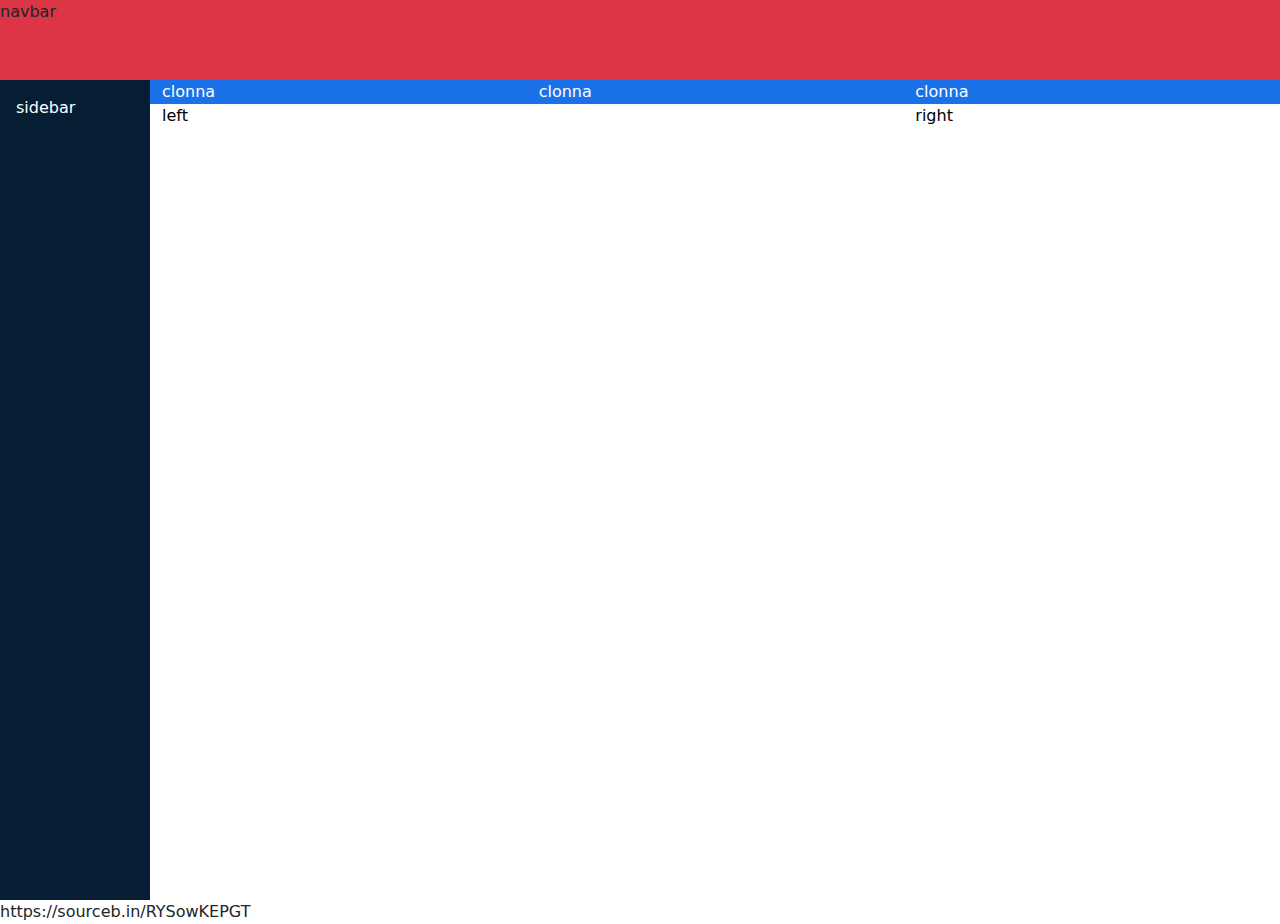
==== index.html @ 7553bfad "basic structure" ====
<!DOCTYPE html>
<html lang="en">
<head>
    <meta charset="UTF-8">
    <meta name="viewport" content="width=device-width, initial-scale=1.0">
    <link rel="stylesheet" href="https://cdnjs.cloudflare.com/ajax/libs/font-awesome/6.5.1/css/all.min.css" integrity="sha512-DTOQO9RWCH3ppGqcWaEA1BIZOC6xxalwEsw9c2QQeAIftl+Vegovlnee1c9QX4TctnWMn13TZye+giMm8e2LwA==" crossorigin="anonymous" referrerpolicy="no-referrer" />
    <link href="https://cdn.jsdelivr.net/npm/bootstrap@5.3.3/dist/css/bootstrap.min.css" rel="stylesheet"
        integrity="sha384-QWTKZyjpPEjISv5WaRU9OFeRpok6YctnYmDr5pNlyT2bRjXh0JMhjY6hW+ALEwIH" crossorigin="anonymous">
    <link rel="stylesheet" href="./styles/style.css">
    <title></title>
</head>
<body>
    <nav class="fixed-top bg-danger ">
        navbar
    </nav>

    <main class="vh-100 d-flex">
        <!-- SIDEBAR -->
        <div id="sidebar" class="h-100 p-3 text-white ">
          sidebar
        </div>
       
        <div id="main-content" class="h-100 overflow-y-auto text-white">
            <div id="main-toolbar" class="container-fluid  text-white">
                <div class="row">
                    <div class="column col-12 col-lg-4 "> clonna</div>
                    <div class="column col-12 col-lg-4 "> clonna</div>
                    <div class="column col-12 col-lg-4 "> clonna</div>
               </div>
            </div>
            <div class="wrapper container-fluid text-black ">
                <div class="row">
                    <div class="column col-12  col-lg-8 ">left</div>
                    <div class="column col-12  col-lg-4">right</div>
                </div>
            </div>
        </div>
    </main>
    

    <script src="https://cdn.jsdelivr.net/npm/bootstrap@5.3.3/dist/js/bootstrap.bundle.min.js"
        integrity="sha384-YvpcrYf0tY3lHB60NNkmXc5s9fDVZLESaAA55NDzOxhy9GkcIdslK1eN7N6jIeHz"
        crossorigin="anonymous"></script>
</body>
</html>

<!-- <div class="card" style="width: 18rem;">
    <div class="card-header">
      Featured
    </div>
    <ul class="list-group list-group-flush">
      <li class="list-group-item">An item</li>
      <li class="list-group-item">A second item</li>
      <li class="list-group-item">A third item</li>
    </ul>
  </div> -->

  <!-- <table class="table">
    <thead>
      <tr>
        <th scope="col">#</th>
        <th scope="col">First</th>
        <th scope="col">Last</th>
        <th scope="col">Handle</th>
      </tr>
    </thead>
    <tbody>
      <tr>
        <th scope="row">1</th>
        <td>Mark</td>
        <td>Otto</td>
        <td>@mdo</td>
      </tr>
      <tr>
        <th scope="row">2</th>
        <td>Jacob</td>
        <td>Thornton</td>
        <td>@fat</td>
      </tr>
      <tr>
        <th scope="row">3</th>
        <td colspan="2">Larry the Bird</td>
        <td>@twitter</td>
      </tr>
    </tbody>
  </table> -->

  <!-- https://getbootstrap.com/docs/5.3/components/accordion/ -->

  https://sourceb.in/RYSowKEPGT
---- styles/style.css ----
:root {
	--color-main-toolbar: #1b72e8;
	--color-sidebar: #051e34;
}

nav {
    height: 80px;
}
main {
    padding-top: 80px;
}
#sidebar {
    width: 150px ;
    background-color: var(--color-sidebar);
}
#main-toolbar {
    background-color: var(--color-main-toolbar);
}
#main-content {
    width: calc(100% - 150px)
}
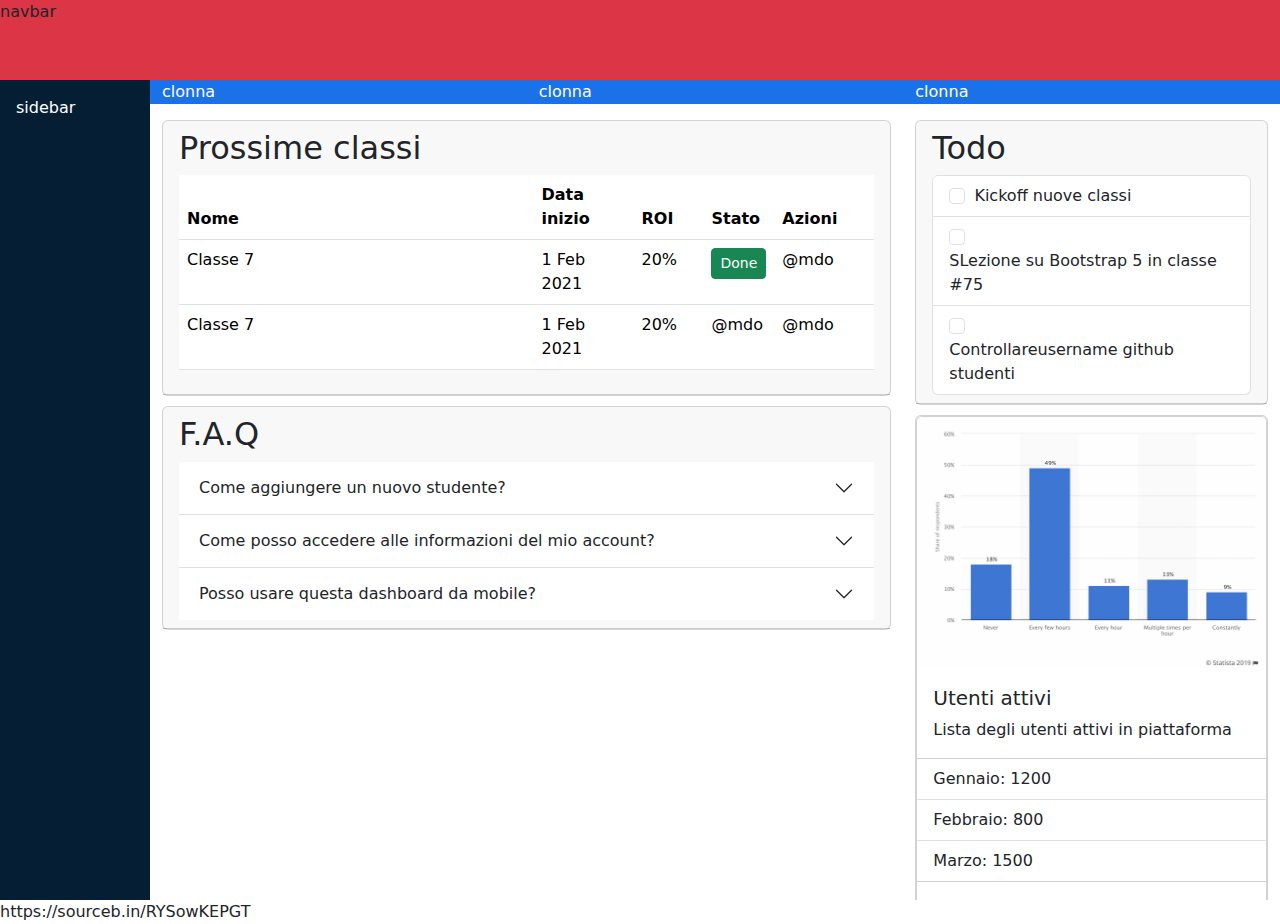
==== commit da09a76a: "wrapper pt1" ====
--- a/index.html
+++ b/index.html
@@ -1,14 +1,18 @@
 <!DOCTYPE html>
 <html lang="en">
+
 <head>
     <meta charset="UTF-8">
     <meta name="viewport" content="width=device-width, initial-scale=1.0">
-    <link rel="stylesheet" href="https://cdnjs.cloudflare.com/ajax/libs/font-awesome/6.5.1/css/all.min.css" integrity="sha512-DTOQO9RWCH3ppGqcWaEA1BIZOC6xxalwEsw9c2QQeAIftl+Vegovlnee1c9QX4TctnWMn13TZye+giMm8e2LwA==" crossorigin="anonymous" referrerpolicy="no-referrer" />
+    <link rel="stylesheet" href="https://cdnjs.cloudflare.com/ajax/libs/font-awesome/6.5.1/css/all.min.css"
+        integrity="sha512-DTOQO9RWCH3ppGqcWaEA1BIZOC6xxalwEsw9c2QQeAIftl+Vegovlnee1c9QX4TctnWMn13TZye+giMm8e2LwA=="
+        crossorigin="anonymous" referrerpolicy="no-referrer" />
     <link href="https://cdn.jsdelivr.net/npm/bootstrap@5.3.3/dist/css/bootstrap.min.css" rel="stylesheet"
         integrity="sha384-QWTKZyjpPEjISv5WaRU9OFeRpok6YctnYmDr5pNlyT2bRjXh0JMhjY6hW+ALEwIH" crossorigin="anonymous">
     <link rel="stylesheet" href="./styles/style.css">
     <title></title>
 </head>
+
 <body>
     <nav class="fixed-top bg-danger ">
         navbar
@@ -17,45 +21,149 @@
     <main class="vh-100 d-flex">
         <!-- SIDEBAR -->
         <div id="sidebar" class="h-100 p-3 text-white ">
-          sidebar
+            sidebar
         </div>
-       
+
         <div id="main-content" class="h-100 overflow-y-auto text-white">
             <div id="main-toolbar" class="container-fluid  text-white">
                 <div class="row">
                     <div class="column col-12 col-lg-4 "> clonna</div>
                     <div class="column col-12 col-lg-4 "> clonna</div>
                     <div class="column col-12 col-lg-4 "> clonna</div>
-               </div>
+                </div>
             </div>
-            <div class="wrapper container-fluid text-black ">
+            <div id="wrapper" class="container-fluid text-black py-3 ">
                 <div class="row">
-                    <div class="column col-12  col-lg-8 ">left</div>
-                    <div class="column col-12  col-lg-4">right</div>
+                    <div class="column col-12 col-lg-8 ">
+                        <div class="card">
+                            <div class="card-header">
+                                <h2>Prossime classi</h2>
+                                <table class="table table-hover">
+                                    <thead>
+                                      <tr>
+                                        <th scope="col" id="nome">Nome</th>
+                                        <th scope="col" id="data-inizio">Data inizio</th>
+                                        <th scope="col" id="roi" class="text-uppercase">roi</th>
+                                        <th scope="col" id="stato">Stato</th>
+                                        <th scope="col" id="azioni">Azioni</th>
+                                      </tr>
+                                    </thead>
+                                    <tbody>
+                                      <tr>
+                                        <td>Classe 7</td>
+                                        <td>1 Feb 2021</td>
+                                        <td>20%</td>
+                                        <td><button type="button" class="btn btn-success btn-sm">Done</button></td>
+                                        <td>@mdo</td>
+                                      </tr>
+                                      <tr>
+                                        <td>Classe 7</td>
+                                        <td>1 Feb 2021</td>
+                                        <td>20%</td>
+                                        <td>@mdo</td>
+                                        <td>@mdo</td>
+                                      </tr>
+                                      
+                                    </tbody>
+                                </table>
+                                <!-- <table class="table table-hover">
+                                    ...
+                                </table> -->
+                            </div>
+                        </div>
+                        <div class="card">
+                            <div class="card-header text-capitalize">
+                                <h2 class="text-capitalize">f.a.q</h2>
+                                <div class="accordion accordion-flush" id="accordionFlushExample">
+                                    <div class="accordion-item">
+                                      <h2 class="accordion-header">
+                                        <button class="accordion-button collapsed" type="button" data-bs-toggle="collapse" data-bs-target="#flush-collapseOne" aria-expanded="false" aria-controls="flush-collapseOne">
+                                          Come aggiungere un nuovo studente?
+                                        </button>
+                                      </h2>
+                                      <div id="flush-collapseOne" class="accordion-collapse collapse" data-bs-parent="#accordionFlushExample">
+                                        <div class="accordion-body">Placeholder content for this accordion, which is intended to demonstrate the <code>.accordion-flush</code> class. This is the first item's accordion body.</div>
+                                      </div>
+                                    </div>
+                                    <div class="accordion-item">
+                                      <h2 class="accordion-header">
+                                        <button class="accordion-button collapsed" type="button" data-bs-toggle="collapse" data-bs-target="#flush-collapseTwo" aria-expanded="false" aria-controls="flush-collapseTwo">
+                                          Come posso accedere alle informazioni del mio account?
+                                        </button>
+                                      </h2>
+                                      <div id="flush-collapseTwo" class="accordion-collapse collapse" data-bs-parent="#accordionFlushExample">
+                                        <div class="accordion-body">Placeholder content for this accordion, which is intended to demonstrate the <code>.accordion-flush</code> class. This is the second item's accordion body. Let's imagine this being filled with some actual content.</div>
+                                      </div>
+                                    </div>
+                                    <div class="accordion-item">
+                                      <h2 class="accordion-header">
+                                        <button class="accordion-button collapsed" type="button" data-bs-toggle="collapse" data-bs-target="#flush-collapseThree" aria-expanded="false" aria-controls="flush-collapseThree">
+                                          Posso usare questa dashboard da mobile?
+                                        </button>
+                                      </h2>
+                                      <div id="flush-collapseThree" class="accordion-collapse collapse" data-bs-parent="#accordionFlushExample">
+                                        <div class="accordion-body">Placeholder content for this accordion, which is intended to demonstrate the <code>.accordion-flush</code> class. This is the third item's accordion body. Nothing more exciting happening here in terms of content, but just filling up the space to make it look, at least at first glance, a bit more representative of how this would look in a real-world application.</div>
+                                      </div>
+                                    </div>
+                                  </div>
+                            </div>
+                        </div>
+                    </div>
+                    <div class="column col-12  col-lg-4">
+                        <div class="card">
+                            <div class="card-header">
+                                <h2>Todo</h2>
+                                <ul class="list-group">
+                                    <li class="list-group-item">
+                                      <input class="form-check-input me-1" type="checkbox" value="" id="firstCheckbox">
+                                      <label class="form-check-label" for="firstCheckbox">Kickoff nuove classi</label>
+                                    </li>
+                                    <li class="list-group-item">
+                                      <input class="form-check-input me-1" type="checkbox" value="" id="secondCheckbox">
+                                      <label class="form-check-label" for="secondCheckbox">SLezione su Bootstrap 5 in classe #75</label>
+                                    </li>
+                                    <li class="list-group-item">
+                                      <input class="form-check-input me-1" type="checkbox" value="" id="thirdCheckbox">
+                                      <label class="form-check-label" for="thirdCheckbox">Controllareusername github studenti</label>
+                                    </li>
+                                  </ul>
+                            </div>
+                        </div>
+                        <div class="card">
+                            <div class="card">
+                                <img src="./img/img/stats.jpeg" class="card-img-top" alt="graphic">
+                                <div class="card-body">
+                                  <h5 class="card-title">Utenti attivi</h5>
+                                  <p class="card-text">Lista degli utenti attivi in piattaforma</p>
+                                </div>
+                                <ul class="list-group list-group-flush">
+                                  <li class="list-group-item">Gennaio: 1200</li>
+                                  <li class="list-group-item">Febbraio: 800</li>
+                                  <li class="list-group-item">Marzo: 1500</li>
+                                </ul>
+                                <div class="card-body">
+                                  <a href="#" class="card-link"><strong>Visualizza report approfondito</strong></a>
+                                </div>
+                              </div>
+                        </div>
+                    </div>
                 </div>
             </div>
         </div>
     </main>
-    
 
+   
+      
     <script src="https://cdn.jsdelivr.net/npm/bootstrap@5.3.3/dist/js/bootstrap.bundle.min.js"
         integrity="sha384-YvpcrYf0tY3lHB60NNkmXc5s9fDVZLESaAA55NDzOxhy9GkcIdslK1eN7N6jIeHz"
         crossorigin="anonymous"></script>
 </body>
+
 </html>
 
-<!-- <div class="card" style="width: 18rem;">
-    <div class="card-header">
-      Featured
-    </div>
-    <ul class="list-group list-group-flush">
-      <li class="list-group-item">An item</li>
-      <li class="list-group-item">A second item</li>
-      <li class="list-group-item">A third item</li>
-    </ul>
-  </div> -->
 
-  <!-- <table class="table">
+
+<!-- <table class="table">
     <thead>
       <tr>
         <th scope="col">#</th>
@@ -85,6 +193,6 @@
     </tbody>
   </table> -->
 
-  <!-- https://getbootstrap.com/docs/5.3/components/accordion/ -->
+<!-- https://getbootstrap.com/docs/5.3/components/accordion/ -->
 
-  https://sourceb.in/RYSowKEPGT+https://sourceb.in/RYSowKEPGT--- a/styles/style.css
+++ b/styles/style.css
@@ -18,4 +18,26 @@
 }
 #main-content {
     width: calc(100% - 150px)
-}+}
+#wrapper .card {
+    margin-bottom: 10px;
+}
+#wrapper .table-hover {
+    cursor: pointer;
+}
+
+#data-inizio,
+#azioni {
+    width: 100px;
+}
+#roi,
+#stato {
+    width: 70px;
+}
+/* td:nth-child(1):before {
+    content: '';
+    width: 30px;
+    aspect-ratio: 1/1;
+    border-radius: 50%;
+    background-color: red;
+} */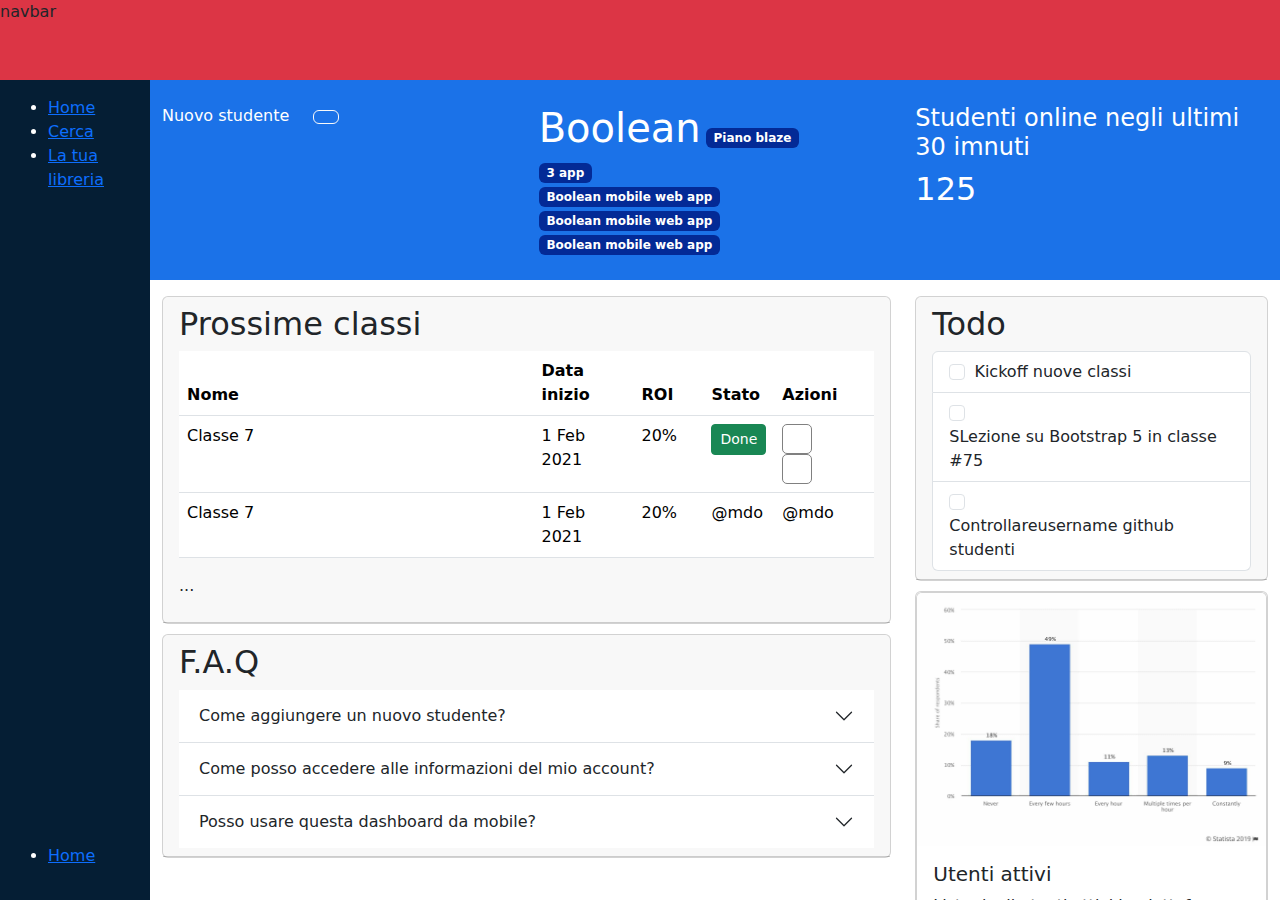
==== commit 9a4e1d8b: "main toolbar pt1" ====
--- a/index.html
+++ b/index.html
@@ -20,16 +20,50 @@
 
     <main class="vh-100 d-flex">
         <!-- SIDEBAR -->
-        <div id="sidebar" class="h-100 p-3 text-white ">
-            sidebar
+        <div id="sidebar" class="h-100 p-3 text-white d-flex flex-column">
+            <ul>
+                <li><a href="#"><img src="./img/home.svg" alt=""><span>Home</span></a></li>
+                <li><a href="#"><img src="./img/search.svg" alt=""><span>Cerca</span></a></li>
+                <li><a href="#"><img src="./img/libreria.svg" alt=""><span>La tua libreria</span></a></li>
+            </ul>
+            <ul class="mt-auto ">
+                <li><a href="#"><img src="./img/home.svg" alt=""><span>Home</span></a></li>
+            </ul>
         </div>
 
         <div id="main-content" class="h-100 overflow-y-auto text-white">
-            <div id="main-toolbar" class="container-fluid  text-white">
+            <div id="main-toolbar" class="container-fluid text-white py-4 ">
                 <div class="row">
-                    <div class="column col-12 col-lg-4 "> clonna</div>
-                    <div class="column col-12 col-lg-4 "> clonna</div>
-                    <div class="column col-12 col-lg-4 "> clonna</div>
+                    <div class="column col-12 col-lg-4 d-flex  "> 
+                      <div class="pe-4">Nuovo studente</div>
+                      <div><button type="button" class="btn btn-outline-light"><i class="fa-solid fa-plus"></i></button></div>
+                    </div>
+                    <div class="column col-12 col-lg-4 "> 
+                      <div class="row">
+                        <div>
+                          <h1 class="d-inline-block">Boolean</h1>
+                          <span class="badge">Piano blaze</span>
+                        </div>
+                      </div>
+                      <div class="row">
+                        <div>
+                          <span class="badge">3 app</span>
+                          <span><i class="fa-solid fa-angles-right"></i></span>
+                          <span class="badge d-lg-none"><i class="fa-solid fa-plus"></i></span>
+                          <div class="d-none d-md-block d-lg-block ">
+                            <span class="badge">Boolean mobile web app</span>
+                            <span class="badge">Boolean mobile web app</span>
+                            <span class="badge">Boolean mobile web app</span>
+                          </div>
+                        </div>  
+                      </div>
+                    </div>
+                    <div class="column col-12 col-lg-4 ">
+                      <div>
+                        <div class="h4 ">Studenti online negli ultimi 30 imnuti</div>
+                        <div class="h2">125</div>
+                      </div>
+                    </div>
                 </div>
             </div>
             <div id="wrapper" class="container-fluid text-black py-3 ">
@@ -54,7 +88,10 @@
                                         <td>1 Feb 2021</td>
                                         <td>20%</td>
                                         <td><button type="button" class="btn btn-success btn-sm">Done</button></td>
-                                        <td>@mdo</td>
+                                        <td>
+                                            <div><i class="fa-solid fa-pencil"></i></div>
+                                            <div><i class="fa-brands fa-bitbucket"></i></div>
+                                        </td>
                                       </tr>
                                       <tr>
                                         <td>Classe 7</td>
@@ -66,9 +103,9 @@
                                       
                                     </tbody>
                                 </table>
-                                <!-- <table class="table table-hover">
+                                <table class="table table-hover">
                                     ...
-                                </table> -->
+                                </table>
                             </div>
                         </div>
                         <div class="card">
@@ -153,46 +190,10 @@
     </main>
 
    
-      
+      <!-- https://getbootstrap.com/docs/5.3/components/accordion/ -->
     <script src="https://cdn.jsdelivr.net/npm/bootstrap@5.3.3/dist/js/bootstrap.bundle.min.js"
         integrity="sha384-YvpcrYf0tY3lHB60NNkmXc5s9fDVZLESaAA55NDzOxhy9GkcIdslK1eN7N6jIeHz"
         crossorigin="anonymous"></script>
 </body>
 
-</html>
-
-
-
-<!-- <table class="table">
-    <thead>
-      <tr>
-        <th scope="col">#</th>
-        <th scope="col">First</th>
-        <th scope="col">Last</th>
-        <th scope="col">Handle</th>
-      </tr>
-    </thead>
-    <tbody>
-      <tr>
-        <th scope="row">1</th>
-        <td>Mark</td>
-        <td>Otto</td>
-        <td>@mdo</td>
-      </tr>
-      <tr>
-        <th scope="row">2</th>
-        <td>Jacob</td>
-        <td>Thornton</td>
-        <td>@fat</td>
-      </tr>
-      <tr>
-        <th scope="row">3</th>
-        <td colspan="2">Larry the Bird</td>
-        <td>@twitter</td>
-      </tr>
-    </tbody>
-  </table> -->
-
-<!-- https://getbootstrap.com/docs/5.3/components/accordion/ -->
-
-https://sourceb.in/RYSowKEPGT+</html>--- a/styles/style.css
+++ b/styles/style.css
@@ -1,6 +1,7 @@
 :root {
 	--color-main-toolbar: #1b72e8;
 	--color-sidebar: #051e34;
+    --color-ms-bg-badge: #032a96;
 }
 
 nav {
@@ -40,4 +41,24 @@
     aspect-ratio: 1/1;
     border-radius: 50%;
     background-color: red;
+} */
+td div {
+    border: 1px solid grey;
+    border-radius: 5px;
+    height: 30px;
+    aspect-ratio: 1/1;
+
+}
+
+#main-toolbar .badge {
+    background-color: var(--color-ms-bg-badge);
+}
+
+/* #sidebar {
+    display: flex;
+    flex-direction: column;
+    justify-content: space-between;
+}
+#sidebar a {
+
 } */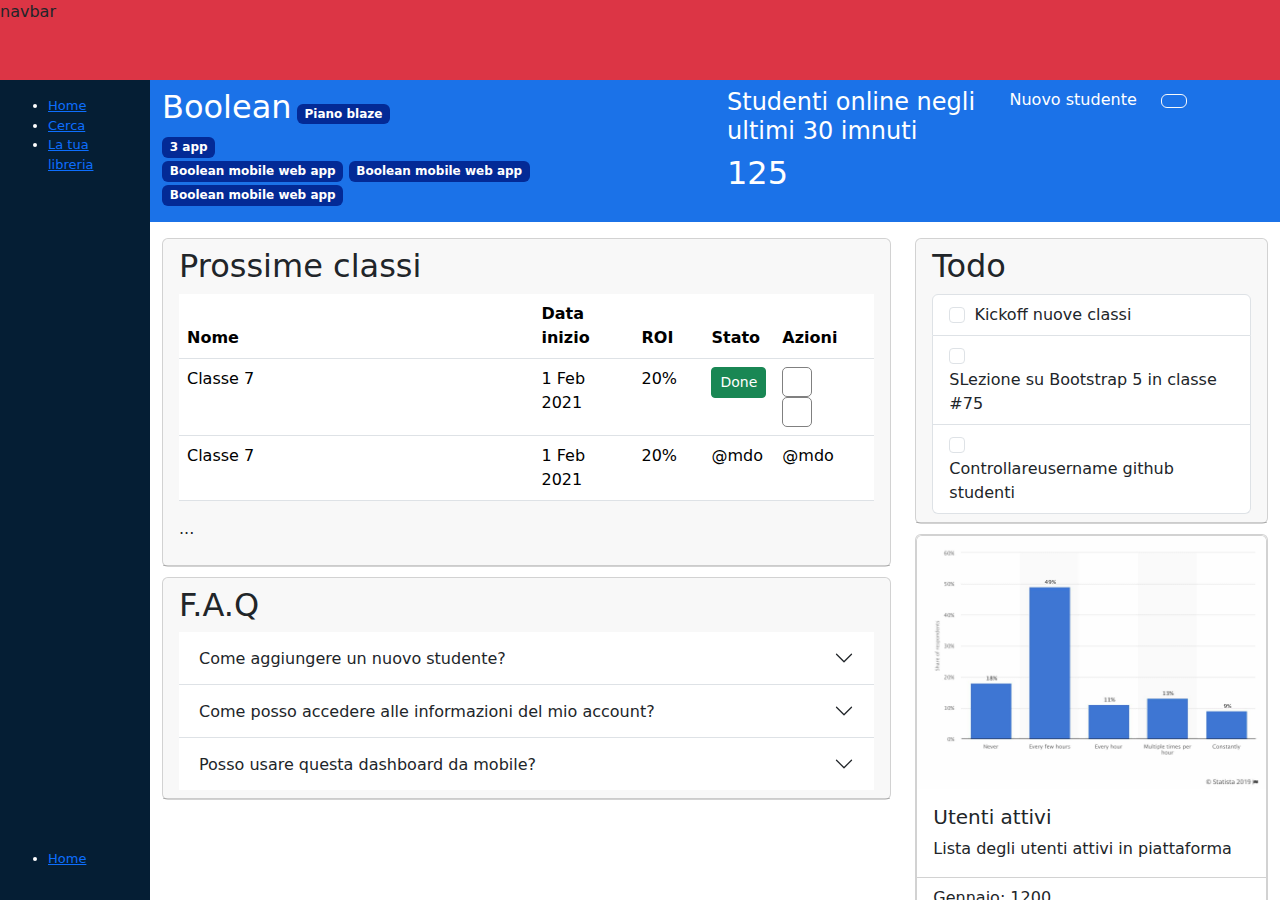
==== commit 646a1e1f: "main toolbar no canvas" ====
--- a/index.html
+++ b/index.html
@@ -32,16 +32,16 @@
         </div>
 
         <div id="main-content" class="h-100 overflow-y-auto text-white">
-            <div id="main-toolbar" class="container-fluid text-white py-4 ">
+            <div id="main-toolbar" class="container-fluid text-white py-2">
                 <div class="row">
-                    <div class="column col-12 col-lg-4 d-flex  "> 
+                    <div class="column col-12 col-lg-4 col-xl-3 order-md-last d-flex pb-2"> 
                       <div class="pe-4">Nuovo studente</div>
                       <div><button type="button" class="btn btn-outline-light"><i class="fa-solid fa-plus"></i></button></div>
                     </div>
-                    <div class="column col-12 col-lg-4 "> 
+                    <div class="column col-12 col-lg-4 col-xl-6 pb-2"> 
                       <div class="row">
                         <div>
-                          <h1 class="d-inline-block">Boolean</h1>
+                          <h2 class="d-inline-block">Boolean</h2>
                           <span class="badge">Piano blaze</span>
                         </div>
                       </div>
@@ -49,8 +49,10 @@
                         <div>
                           <span class="badge">3 app</span>
                           <span><i class="fa-solid fa-angles-right"></i></span>
-                          <span class="badge d-lg-none"><i class="fa-solid fa-plus"></i></span>
-                          <div class="d-none d-md-block d-lg-block ">
+                          <span class="badge d-xl-none">
+                            <i class="fa-solid fa-plus"></i>
+                          </span>
+                          <div class="d-none d-xl-block ">
                             <span class="badge">Boolean mobile web app</span>
                             <span class="badge">Boolean mobile web app</span>
                             <span class="badge">Boolean mobile web app</span>
@@ -58,7 +60,7 @@
                         </div>  
                       </div>
                     </div>
-                    <div class="column col-12 col-lg-4 ">
+                    <div class="column col-12 col-lg-4 col-xl-3 pb-2">
                       <div>
                         <div class="h4 ">Studenti online negli ultimi 30 imnuti</div>
                         <div class="h2">125</div>
--- a/styles/style.css
+++ b/styles/style.css
@@ -13,6 +13,7 @@
 #sidebar {
     width: 150px ;
     background-color: var(--color-sidebar);
+    font-size: small;
 }
 #main-toolbar {
     background-color: var(--color-main-toolbar);
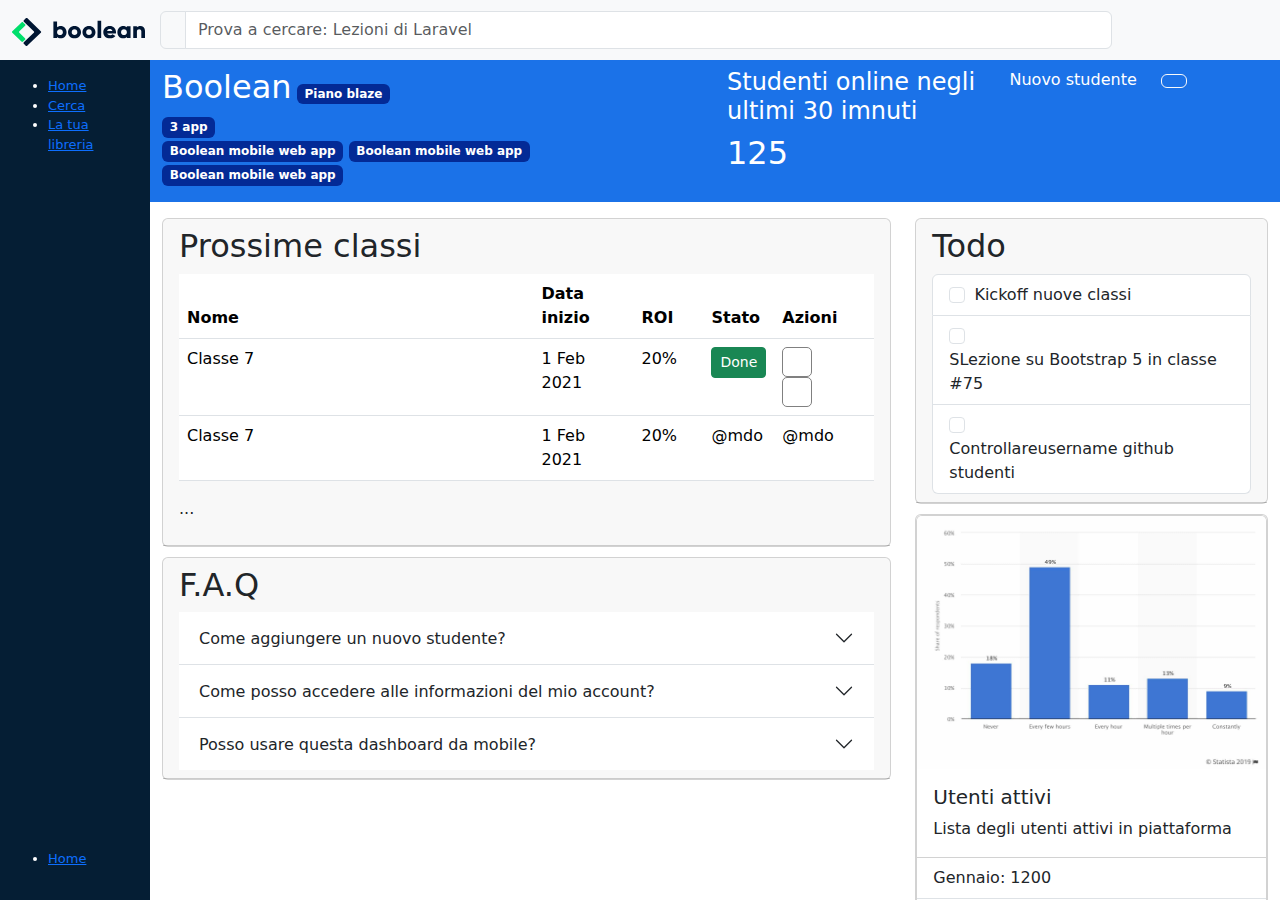
==== commit 6f173025: "nav pt 1" ====
--- a/index.html
+++ b/index.html
@@ -14,9 +14,34 @@
 </head>
 
 <body>
-    <nav class="fixed-top bg-danger ">
-        navbar
-    </nav>
+    
+      <nav class="navbar fixed-top bg-body-tertiary">
+        <div>
+          <div class="container-fluid">
+            <a class="navbar-brand" href="#">
+              <img src="./img/img/logo.svg" alt="Logo"  class="d-inline-block align-text-top">
+            </a>
+          </div>
+        </div>
+        <div class="flex-grow-1">
+          <div class="w-100 ">
+            <form class="d-flex input-group" role="search">
+              <span class="input-group-text" id="basic-addon1"><i class="fa-solid fa-magnifying-glass"></i></span>
+              <input class="form-control me-2" type="search" placeholder="Prova a cercare: Lezioni di Laravel" aria-label="Search">
+            </form>
+          </div>
+        </div>
+        <div>
+          <div class="container-fluid d-flex justify-content-between">
+            <span><i class="fa-solid fa-bars"></i></span>
+            <span><i class="fa-solid fa-circle-question"></i></span>
+            <span><i class="fa-solid fa-ellipsis-vertical"></i></span>
+            <span><i class="fa-solid fa-bell"></i></span>
+          </div>
+        </div>
+
+      </nav>
+    
 
     <main class="vh-100 d-flex">
         <!-- SIDEBAR -->
@@ -52,7 +77,7 @@
                           <span class="badge d-xl-none">
                             <i class="fa-solid fa-plus"></i>
                           </span>
-                          <div class="d-none d-xl-block ">
+                          <div class="d-none d-xl-inline-block ">
                             <span class="badge">Boolean mobile web app</span>
                             <span class="badge">Boolean mobile web app</span>
                             <span class="badge">Boolean mobile web app</span>
--- a/styles/style.css
+++ b/styles/style.css
@@ -5,10 +5,19 @@
 }
 
 nav {
-    height: 80px;
+    height: 60px;
 }
+
+nav>div:not(:nth-child(2)) {
+    width: 160px;
+}
+
+nav i:hover {
+    cursor: pointer;
+}
+
 main {
-    padding-top: 80px;
+    padding-top: 60px;
 }
 #sidebar {
     width: 150px ;
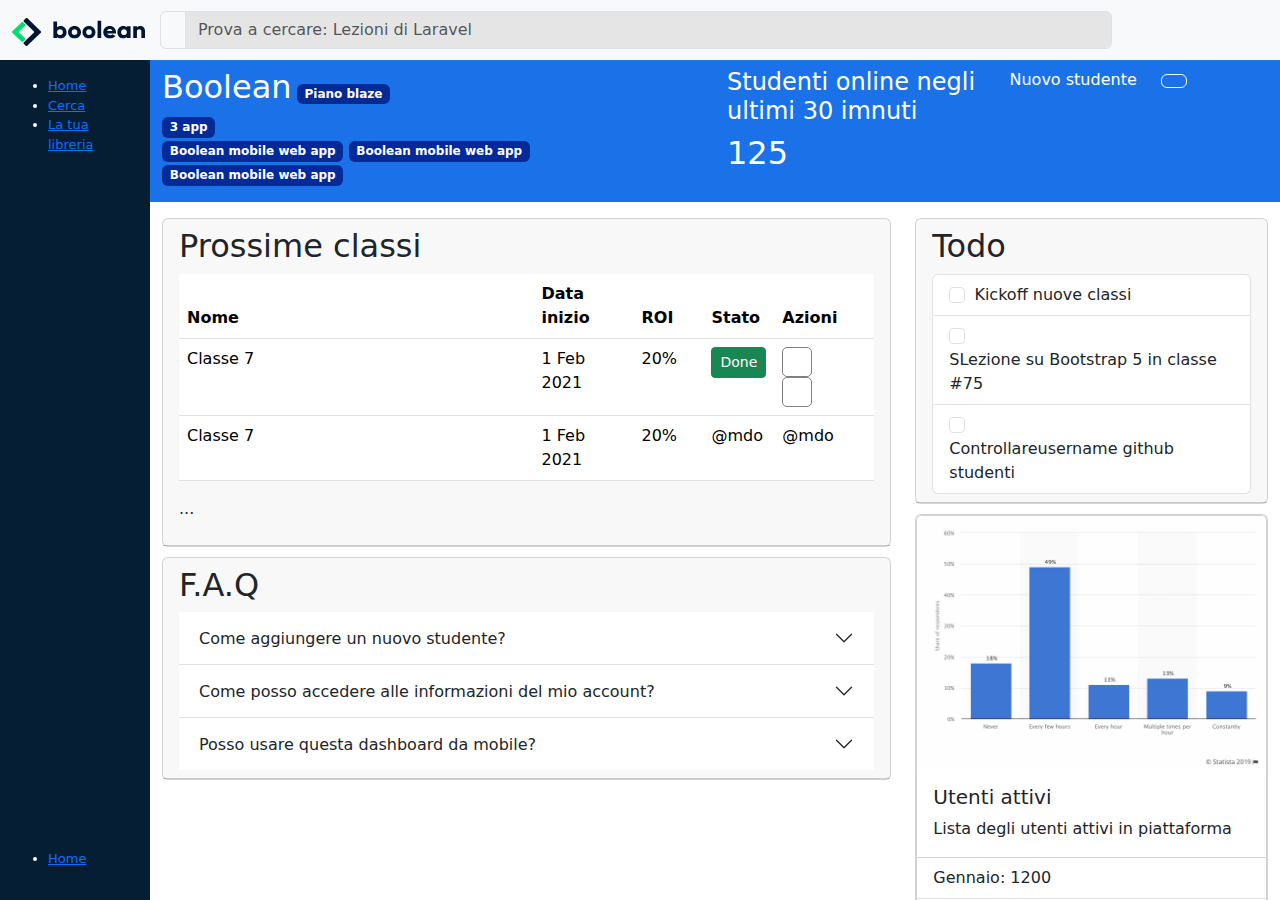
==== commit 3138e7e0: "offcanvas" ====
--- a/index.html
+++ b/index.html
@@ -24,19 +24,95 @@
           </div>
         </div>
         <div class="flex-grow-1">
-          <div class="w-100 ">
-            <form class="d-flex input-group" role="search">
+          <div class="w-100 as-bg-navsearch">
+            <form class="input-group" role="search">
               <span class="input-group-text" id="basic-addon1"><i class="fa-solid fa-magnifying-glass"></i></span>
               <input class="form-control me-2" type="search" placeholder="Prova a cercare: Lezioni di Laravel" aria-label="Search">
             </form>
           </div>
         </div>
         <div>
-          <div class="container-fluid d-flex justify-content-between">
+          <div class="container-fluid d-flex justify-content-between align-items-center">
             <span><i class="fa-solid fa-bars"></i></span>
             <span><i class="fa-solid fa-circle-question"></i></span>
             <span><i class="fa-solid fa-ellipsis-vertical"></i></span>
-            <span><i class="fa-solid fa-bell"></i></span>
+            <div class="d-inline-block">
+              <button class="btn btn-outline-light" type="button" data-bs-toggle="offcanvas" data-bs-target="#offcanvasRight"
+              aria-controls="offcanvasRight"><span><i class="fa-solid fa-bell"></i></span>
+              </button>
+          
+              <div class="offcanvas offcanvas-end w-100" tabindex="-1" id="offcanvasRight"
+                aria-labelledby="offcanvasRightLabel">
+                <div class="offcanvas-header">
+                  <h5 class="offcanvas-title" id="offcanvasRightLabel">Inserisci un nuovo studente</h5>
+                  <button type="button" class="btn-close" data-bs-dismiss="offcanvas" aria-label="Close"></button>
+                </div>
+                <div class="offcanvas-body">
+                  <form class="row g-3">
+                    <div class="col-md-6">
+                      <label for="nome" class="form-label">Nome</label>
+                      <input type="text" class="form-control" aria-label="Nome" id="nome">
+                    </div>
+                    <div class="col-md-6">
+                      <label for="cognome" class="form-label">Cognome</label>
+                      <input type="text" class="form-control" aria-label="Cognome" id="cognome">
+                    </div>
+                    <div class="col-md-6">
+                      <label for="inputEmail4" class="form-label">Email</label>
+                      <div class="input-group">
+                        <div class="input-group-text">@</div>
+                        <input type="email" class="form-control" id="inputEmail4">
+                      </div>
+                    </div>
+                    <div class="col-md-6">
+                      <label for="inputPassword4" class="form-label">Password</label>
+                      <input type="password" class="form-control" id="inputPassword4">
+                    </div>
+                    <div class="col-12">
+                      <label for="inputAddress" class="form-label">Address</label>
+                      <input type="text" class="form-control" id="inputAddress" placeholder="1234 Main St">
+                    </div>
+                    <div class="col-12">
+                      <label for="inputAddress2" class="form-label">Address 2</label>
+                      <input type="text" class="form-control" id="inputAddress2" placeholder="Apartment, studio, or floor">
+                    </div>
+                    <div class="col-md-6">
+                      <label for="inputCity" class="form-label">City</label>
+                      <input type="text" class="form-control" id="inputCity">
+                    </div>
+                    <div class="col-md-4">
+                      <label for="inputState" class="form-label">State</label>
+                      <select id="inputState" class="form-select">
+                        <option selected>Choose...</option>
+                        <option>...</option>
+                      </select>
+                    </div>
+                    <div class="col-md-2">
+                      <label for="inputZip" class="form-label">Zip</label>
+                      <input type="text" class="form-control" id="inputZip">
+                    </div>
+                    <div class="col-12">
+                      <label for="foto" class="form-label">Foto</label>
+                      <input type="file" class="form-control" id="foto">
+                    </div>
+                    <div class="col-12">
+                      <div class="form-check">
+                        <input class="form-check-input" type="checkbox" id="gridCheck">
+                        <label class="form-check-label" for="gridCheck">
+                          Seleziona per proseguire
+                        </label>
+                      </div>
+                    </div>
+                    <div class="col-12">
+                      <button type="submit" class="btn btn-primary">Salva</button>
+                      <button type="submit" class="as-bg-svuota btn btn-primary">Svuota</button>
+                    </div>
+                    
+                    
+                  </form>
+                </div>
+              </div>
+          </div>
           </div>
         </div>
 
--- a/styles/style.css
+++ b/styles/style.css
@@ -2,6 +2,8 @@
 	--color-main-toolbar: #1b72e8;
 	--color-sidebar: #051e34;
     --color-ms-bg-badge: #032a96;
+    --color-bell: #ff8f00;
+    --color-bg-searchbar: #E5E5E5;
 }
 
 nav {
@@ -14,6 +16,17 @@
 
 nav i:hover {
     cursor: pointer;
+}
+
+nav .fa-solid.fa-bell {
+    color: var(--color-bell);
+}
+.as-bg-navsearch>.input-group>.form-control {
+    background-color: var(--color-bg-searchbar);
+}
+
+button.as-bg-svuota {
+    background-color: var(--color-bell);
 }
 
 main {
